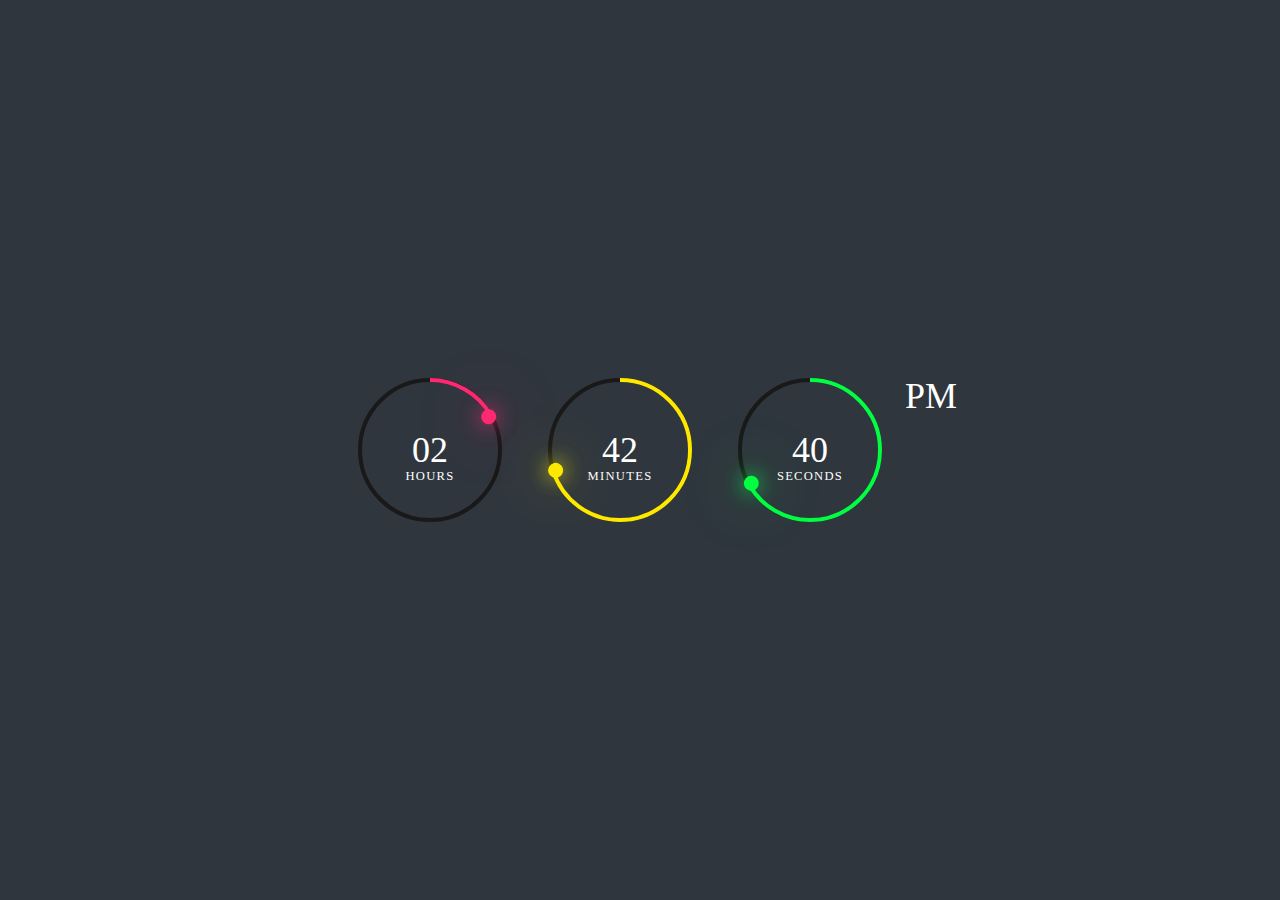
==== index.html @ 9afdbec5 "digital clock" ====
<!DOCTYPE html>
<html lang="en">
<head>
    <meta charset="UTF-8">
    <meta http-equiv="X-UA-Compatible" content="IE=edge">
    <meta name="viewport" content="width=device-width, initial-scale=1.0">
    <title>Digital Clock</title>
    <link rel="stylesheet" href="style.css">

</head>
<body>
   <div id="time">
    <div id="circle" style="--clr:#ff2972;">
        <div class="dots hr_dot"></div>
        <svg>
            <circle cx ="70" cy="70" r="70"></circle>
            <circle cx="70" cy="70" r="70" id="hh"></circle>
        </svg>
        <div id="hours">00</div>
    </div>
    <div id="circle" style="--clr:#fee800;">
        <div class="dots min_dot"></div>
        <svg>
            <circle cx="70" cy="70" r="70"></circle>
            <circle cx="70" cy="70" r="70" id="mm"></circle>
        </svg>
        <div id="minutes">00</div>
    </div>
    <div id="circle" style="--clr:#04fc43;">
        <div class="dots sec_dot"></div>
        <svg>
            <circle cx="70" cy="70" r="70"></circle>
            <circle cx="70" cy="70" r="70" id="ss"></circle>
        </svg>
        <div id="seconds">00</div>
    </div>
    <div class="ap">
        <div id="ampm">
            AM
        </div>
    </div>
   </div> 
   <script>

    setInterval (()=>{
    let hours = document.getElementById('hours');
     let minutes = document.getElementById('minutes');
      let seconds= document.getElementById('seconds');
       let ampm = document.getElementById('ampm');
     
       let hh= document.getElementById('hh');
       let mm = document.getElementById('mm');
       let ss = document.getElementById('ss');

       let hr_dot = document.querySelector('.hr_dot'); 
        let min_dot = document.querySelector('.min_dot'); 
         let sec_dot = document.querySelector('.sec_dot');    
     
     
       let h = new Date().getHours();
       let m = new Date().getMinutes();
       let s= new Date().getSeconds();
       let am  = h>=12 ? "PM" : "AM";

       //convert 24 hrs clock to 12 hrs

       if(h>12){
        h=h-12;
       }
       //add zero before single digit
         h = (h < 10) ? "0" + h : h;
         m = (m < 10) ? "0" + m : m;
         s = (s < 10) ? "0" + s : s;
     
         hours.innerHTML=h + "<br><span>Hours</span>";
       minutes.innerHTML=m + "<br><span>Minutes</span>";
       seconds.innerHTML=s + "<br><span>Seconds</span>";
       ampm.innerHTML=am;
       
       hh.style.strokeDashoffset=440-(440*h)/12;
        mm.style.strokeDashoffset = 440 - (440 * m) / 60;
        ss.style.strokeDashoffset = 440 - (440 * s) / 60;
        
       hr_dot.style.transform = `rotate(${h*30}deg)`;
       min_dot.style.transform = `rotate(${m * 6}deg)`;
       sec_dot.style.transform = `rotate(${s * 6}deg)`;
       })
   </script>
</body>
</html>
---- style.css ----
*{
    margin:0;
    padding: 0;
    box-sizing: border-box;
    font-family: serif;

}
body{
    display: flex;
    justify-content:center;
    align-items: center;
    min-height: 100vh;
    background:#2f363e;
}
#time{
    display: flex;
    gap:40px;
    color:#fff;
}
#time #circle{
    position: relative;
    width: 150px;
    height: 150px;
    display: flex;
    justify-content:center;
    align-items:center;
}
#time #circle svg{
    position: relative;
    width: 150px;
    height: 150px;
    transform : rotate(270deg);
}
#time #circle svg circle{
    width: 100%;
    height: 100%;
    fill:transparent;
    stroke:#191919;
    stroke-width: 4;
    transform:translate(5px,5px);

}
#time #circle svg circle:nth-child(2){
     stroke:var(--clr);
     stroke-dasharray:440;

}
#time div{
    position: absolute;
    text-align: center;
    font-weight: 500;
    font-size: 1.5em;
}
#time div span{
    position: absolute;
    transform: translateX(-50%) translateY(-2px);
    font-size:0.35em;
    font-weight: 300;
    letter-spacing: 0.1em;
    text-transform: uppercase;

}
#time .ap{
    position: relative;
    font: 1em;
    transform: translateX(-20px);
}
.dots{
    position: absolute;
    width: 100%;
    height: 100%;
    z-index:10;
    display:flex;
    justify-content: center;
}
.dots::before{
    content:"";
    position: absolute;
    width:15px;
    height: 15px;
    background: var(--clr);
    border-radius: 50%;
   box-shadow: 0 0 20px var(--clr), 0 0 60px var(--clr);
}
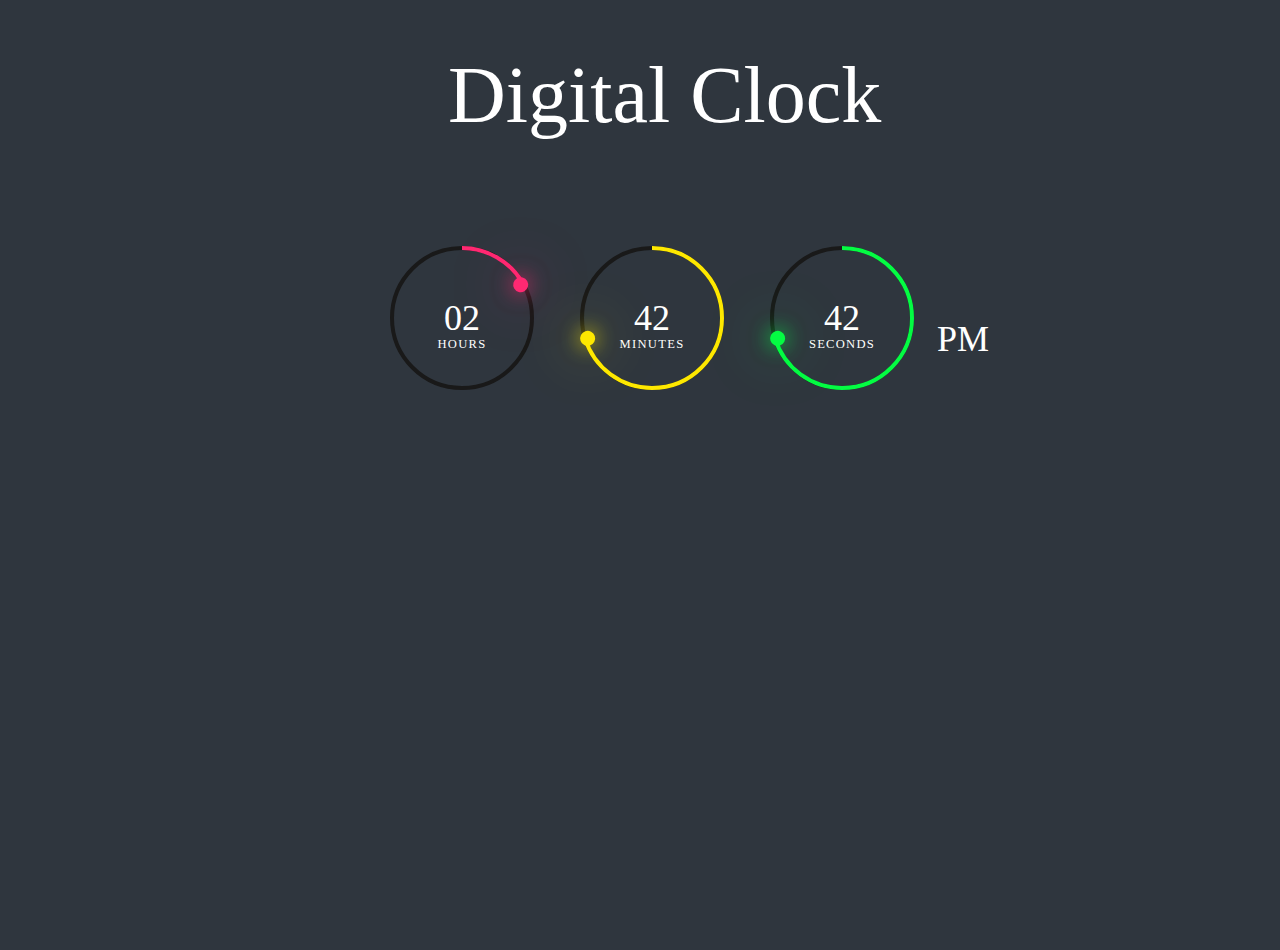
==== commit 0ef40042: "Digital clock" ====
--- a/index.html
+++ b/index.html
@@ -9,6 +9,7 @@
 
 </head>
 <body>
+    <h1 class="h1">Digital Clock</h1>
    <div id="time">
     <div id="circle" style="--clr:#ff2972;">
         <div class="dots hr_dot"></div>
--- a/style.css
+++ b/style.css
@@ -6,16 +6,26 @@
 
 }
 body{
-    display: flex;
-    justify-content:center;
-    align-items: center;
+
     min-height: 100vh;
     background:#2f363e;
 }
+.h1{
+   margin-left:35%;
+   margin-top:50px;
+   font-size: 80px;
+   font-family: cursive;
+   color:#fff;
+   font-weight: 100;
+}
 #time{
     display: flex;
+    justify-content: center;
+    align-items: center;
     gap:40px;
     color:#fff;
+    margin-left:5%;
+    margin-top:8%;
 }
 #time #circle{
     position: relative;
